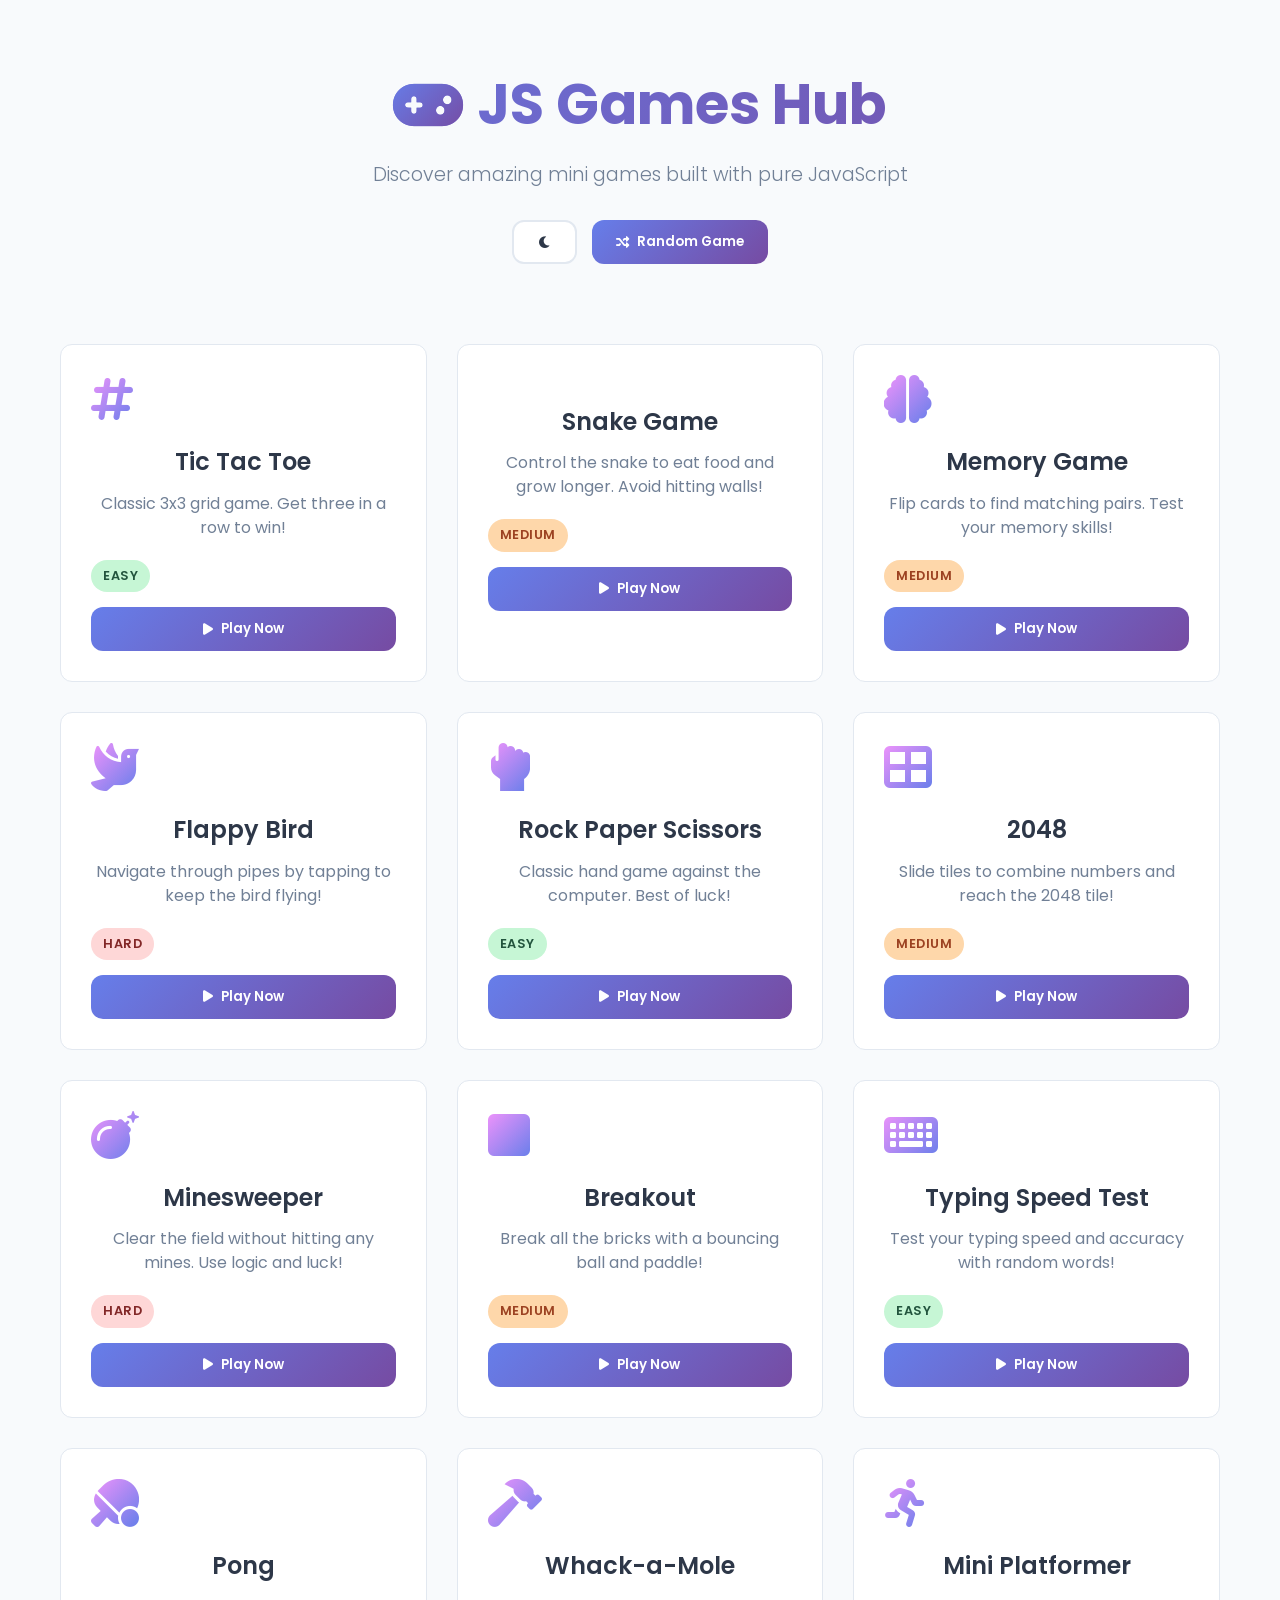
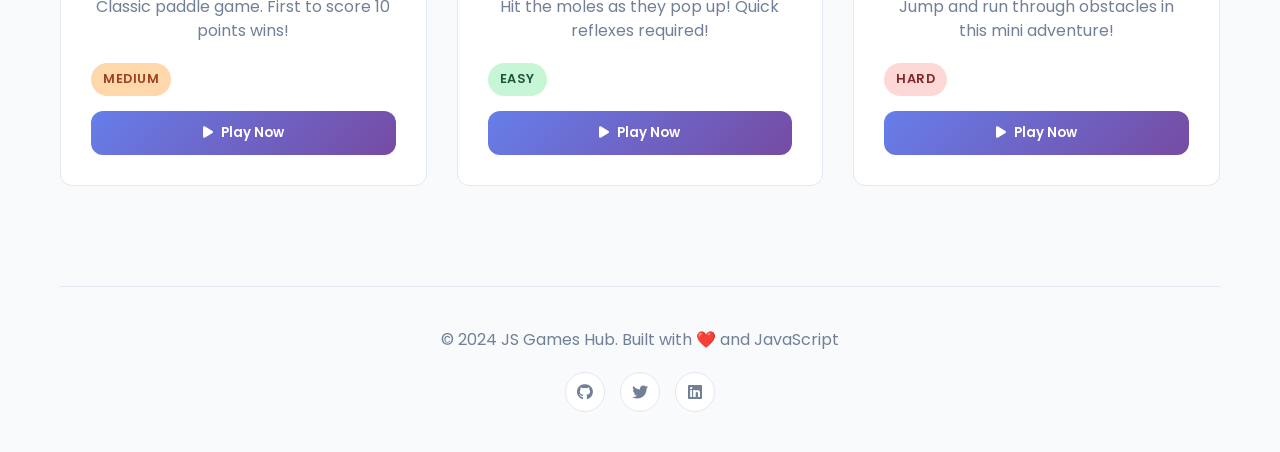
==== index.html @ 3292b195 "Initial commit: Add core files for JS Games Hub including HTML, CSS, JavaScript, and README. The pro" ====
<!DOCTYPE html>
<html lang="en">
<head>
    <meta charset="UTF-8">
    <meta name="viewport" content="width=device-width, initial-scale=1.0">
    <title>JS Games Hub - Play Amazing Mini Games</title>
    <link rel="stylesheet" href="style.css">
    <link href="https://fonts.googleapis.com/css2?family=Poppins:wght@300;400;600;700&display=swap" rel="stylesheet">
    <link rel="stylesheet" href="https://cdnjs.cloudflare.com/ajax/libs/font-awesome/6.0.0/css/all.min.css">
</head>
<body>
    <div class="container">
        <header class="header">
            <h1 class="title">
                <i class="fas fa-gamepad"></i>
                JS Games Hub
            </h1>
            <p class="subtitle">Discover amazing mini games built with pure JavaScript</p>
            <div class="header-controls">
                <button class="theme-toggle" id="themeToggle">
                    <i class="fas fa-moon"></i>
                </button>
                <button class="random-game-btn" id="randomGameBtn">
                    <i class="fas fa-random"></i>
                    Random Game
                </button>
            </div>
        </header>

        <main class="main">
            <div class="games-grid" id="gamesGrid">
                <!-- Game cards will be dynamically generated -->
            </div>
        </main>

        <footer class="footer">
            <p>&copy; 2024 JS Games Hub. Built with ❤️ and JavaScript</p>
            <div class="social-links">
                <a href="#" class="social-link"><i class="fab fa-github"></i></a>
                <a href="#" class="social-link"><i class="fab fa-twitter"></i></a>
                <a href="#" class="social-link"><i class="fab fa-linkedin"></i></a>
            </div>
        </footer>
    </div>

    <div class="loading-overlay" id="loadingOverlay">
        <div class="loading-spinner">
            <i class="fas fa-gamepad fa-spin"></i>
            <p>Loading Game...</p>
        </div>
    </div>

    <script src="script.js"></script>
</body>
</html>
---- style.css ----
/* CSS Variables for theming */
:root {
    --primary-color: #667eea;
    --secondary-color: #764ba2;
    --accent-color: #f093fb;
    --background-color: #f8fafc;
    --surface-color: #ffffff;
    --text-primary: #2d3748;
    --text-secondary: #718096;
    --border-color: #e2e8f0;
    --shadow-light: 0 4px 6px -1px rgba(0, 0, 0, 0.1);
    --shadow-medium: 0 10px 15px -3px rgba(0, 0, 0, 0.1);
    --shadow-heavy: 0 20px 25px -5px rgba(0, 0, 0, 0.1);
    --gradient-primary: linear-gradient(135deg, var(--primary-color), var(--secondary-color));
    --gradient-accent: linear-gradient(135deg, var(--accent-color), var(--primary-color));
    --border-radius: 12px;
    --transition: all 0.3s cubic-bezier(0.4, 0, 0.2, 1);
}

/* Dark mode variables */
[data-theme="dark"] {
    --background-color: #1a202c;
    --surface-color: #2d3748;
    --text-primary: #f7fafc;
    --text-secondary: #a0aec0;
    --border-color: #4a5568;
}

/* Reset and base styles */
* {
    margin: 0;
    padding: 0;
    box-sizing: border-box;
}

body {
    font-family: 'Poppins', sans-serif;
    background: var(--background-color);
    color: var(--text-primary);
    line-height: 1.6;
    transition: var(--transition);
    min-height: 100vh;
}

.container {
    max-width: 1200px;
    margin: 0 auto;
    padding: 0 20px;
    min-height: 100vh;
    display: flex;
    flex-direction: column;
}

/* Header styles */
.header {
    text-align: center;
    padding: 60px 0 40px;
    position: relative;
}

.title {
    font-size: 3.5rem;
    font-weight: 700;
    background: var(--gradient-primary);
    -webkit-background-clip: text;
    -webkit-text-fill-color: transparent;
    background-clip: text;
    margin-bottom: 10px;
    display: flex;
    align-items: center;
    justify-content: center;
    gap: 15px;
}

.title i {
    background: var(--gradient-primary);
    -webkit-background-clip: text;
    -webkit-text-fill-color: transparent;
    background-clip: text;
    animation: bounce 2s infinite;
}

.subtitle {
    font-size: 1.2rem;
    color: var(--text-secondary);
    margin-bottom: 30px;
    font-weight: 300;
}

.header-controls {
    display: flex;
    justify-content: center;
    gap: 15px;
    flex-wrap: wrap;
}

.theme-toggle,
.random-game-btn {
    padding: 12px 24px;
    border: none;
    border-radius: var(--border-radius);
    font-family: inherit;
    font-weight: 600;
    cursor: pointer;
    transition: var(--transition);
    display: flex;
    align-items: center;
    gap: 8px;
}

.theme-toggle {
    background: var(--surface-color);
    color: var(--text-primary);
    border: 2px solid var(--border-color);
}

.theme-toggle:hover {
    transform: translateY(-2px);
    box-shadow: var(--shadow-medium);
}

.random-game-btn {
    background: var(--gradient-primary);
    color: white;
    border: none;
}

.random-game-btn:hover {
    transform: translateY(-2px);
    box-shadow: var(--shadow-medium);
    filter: brightness(1.1);
}

/* Main content */
.main {
    flex: 1;
    padding: 20px 0;
}

.games-grid {
    display: grid;
    grid-template-columns: repeat(auto-fit, minmax(300px, 1fr));
    gap: 30px;
    padding: 20px 0;
}

/* Game card styles */
.game-card {
    background: var(--surface-color);
    border-radius: var(--border-radius);
    padding: 30px;
    text-decoration: none;
    color: inherit;
    transition: var(--transition);
    border: 1px solid var(--border-color);
    position: relative;
    overflow: hidden;
    cursor: pointer;
}

.game-card::before {
    content: '';
    position: absolute;
    top: 0;
    left: 0;
    right: 0;
    height: 4px;
    background: var(--gradient-primary);
    transform: scaleX(0);
    transition: var(--transition);
}

.game-card:hover::before {
    transform: scaleX(1);
}

.game-card:hover {
    transform: translateY(-8px);
    box-shadow: var(--shadow-heavy);
}

.game-icon {
    font-size: 3rem;
    margin-bottom: 20px;
    display: block;
    text-align: center;
    background: var(--gradient-accent);
    -webkit-background-clip: text;
    -webkit-text-fill-color: transparent;
    background-clip: text;
}

.game-title {
    font-size: 1.5rem;
    font-weight: 600;
    margin-bottom: 10px;
    text-align: center;
}

.game-description {
    color: var(--text-secondary);
    text-align: center;
    margin-bottom: 20px;
    line-height: 1.5;
}

.game-difficulty {
    display: inline-block;
    padding: 6px 12px;
    border-radius: 20px;
    font-size: 0.8rem;
    font-weight: 600;
    text-transform: uppercase;
    letter-spacing: 0.5px;
    margin-bottom: 15px;
}

.difficulty-easy {
    background: #c6f6d5;
    color: #22543d;
}

.difficulty-medium {
    background: #fed7aa;
    color: #9c4221;
}

.difficulty-hard {
    background: #fed7d7;
    color: #822727;
}

.play-button {
    width: 100%;
    padding: 12px;
    background: var(--gradient-primary);
    color: white;
    border: none;
    border-radius: var(--border-radius);
    font-family: inherit;
    font-weight: 600;
    cursor: pointer;
    transition: var(--transition);
    display: flex;
    align-items: center;
    justify-content: center;
    gap: 8px;
}

.play-button:hover {
    filter: brightness(1.1);
    transform: translateY(-2px);
}

/* Footer */
.footer {
    text-align: center;
    padding: 40px 0;
    border-top: 1px solid var(--border-color);
    margin-top: 60px;
}

.footer p {
    color: var(--text-secondary);
    margin-bottom: 20px;
}

.social-links {
    display: flex;
    justify-content: center;
    gap: 15px;
}

.social-link {
    display: flex;
    align-items: center;
    justify-content: center;
    width: 40px;
    height: 40px;
    border-radius: 50%;
    background: var(--surface-color);
    color: var(--text-secondary);
    text-decoration: none;
    border: 1px solid var(--border-color);
    transition: var(--transition);
}

.social-link:hover {
    background: var(--gradient-primary);
    color: white;
    transform: translateY(-2px);
}

/* Loading overlay */
.loading-overlay {
    position: fixed;
    top: 0;
    left: 0;
    width: 100%;
    height: 100%;
    background: rgba(0, 0, 0, 0.8);
    display: none;
    align-items: center;
    justify-content: center;
    z-index: 1000;
}

.loading-spinner {
    text-align: center;
    color: white;
}

.loading-spinner i {
    font-size: 3rem;
    margin-bottom: 20px;
    display: block;
}

.loading-spinner p {
    font-size: 1.2rem;
    font-weight: 600;
}

/* Animations */
@keyframes bounce {
    0%, 20%, 50%, 80%, 100% {
        transform: translateY(0);
    }
    40% {
        transform: translateY(-10px);
    }
    60% {
        transform: translateY(-5px);
    }
}

@keyframes fadeInUp {
    from {
        opacity: 0;
        transform: translateY(30px);
    }
    to {
        opacity: 1;
        transform: translateY(0);
    }
}

.game-card {
    animation: fadeInUp 0.6s ease-out;
}

.game-card:nth-child(1) { animation-delay: 0.1s; }
.game-card:nth-child(2) { animation-delay: 0.2s; }
.game-card:nth-child(3) { animation-delay: 0.3s; }
.game-card:nth-child(4) { animation-delay: 0.4s; }
.game-card:nth-child(5) { animation-delay: 0.5s; }
.game-card:nth-child(6) { animation-delay: 0.6s; }

/* Responsive design */
@media (max-width: 768px) {
    .title {
        font-size: 2.5rem;
        flex-direction: column;
        gap: 10px;
    }
    
    .games-grid {
        grid-template-columns: 1fr;
        gap: 20px;
    }
    
    .header-controls {
        flex-direction: column;
        align-items: center;
    }
    
    .theme-toggle,
    .random-game-btn {
        width: 200px;
        justify-content: center;
    }
}

@media (max-width: 480px) {
    .container {
        padding: 0 15px;
    }
    
    .header {
        padding: 40px 0 30px;
    }
    
    .title {
        font-size: 2rem;
    }
    
    .game-card {
        padding: 20px;
    }
}
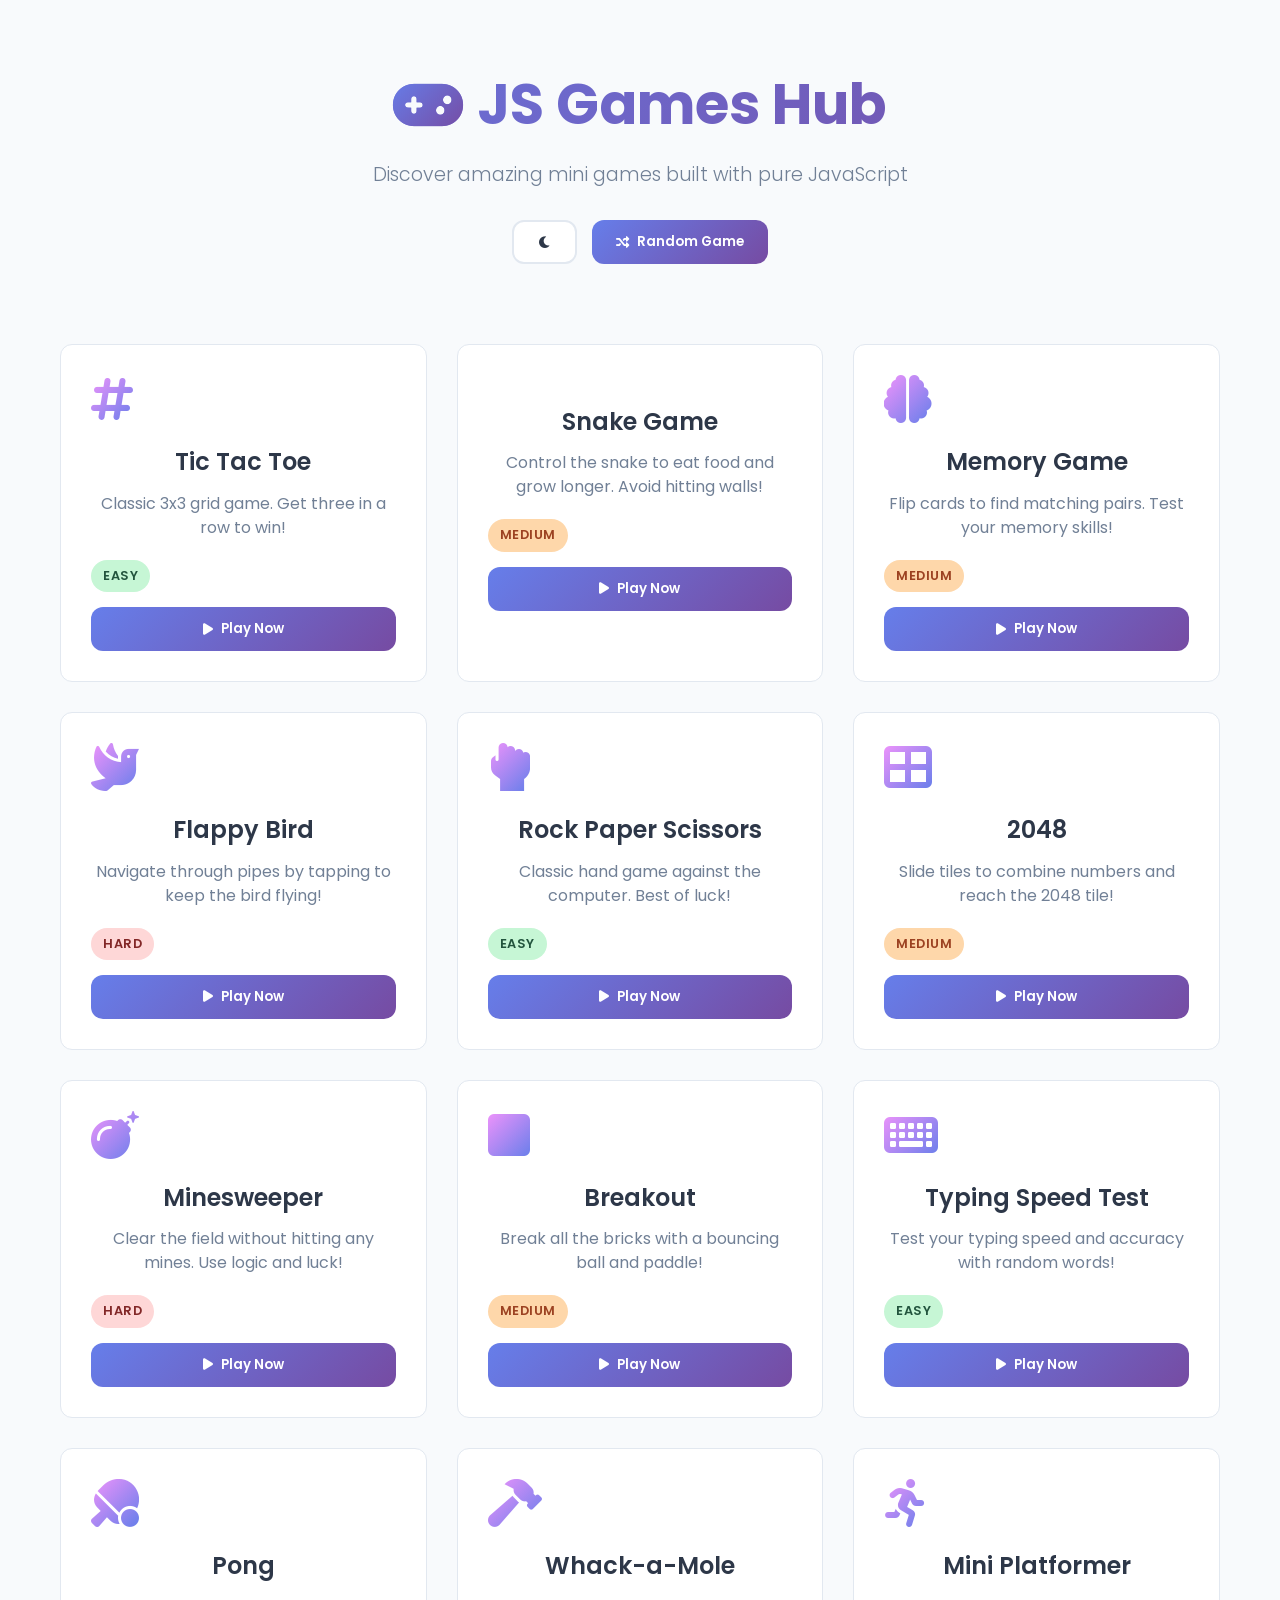
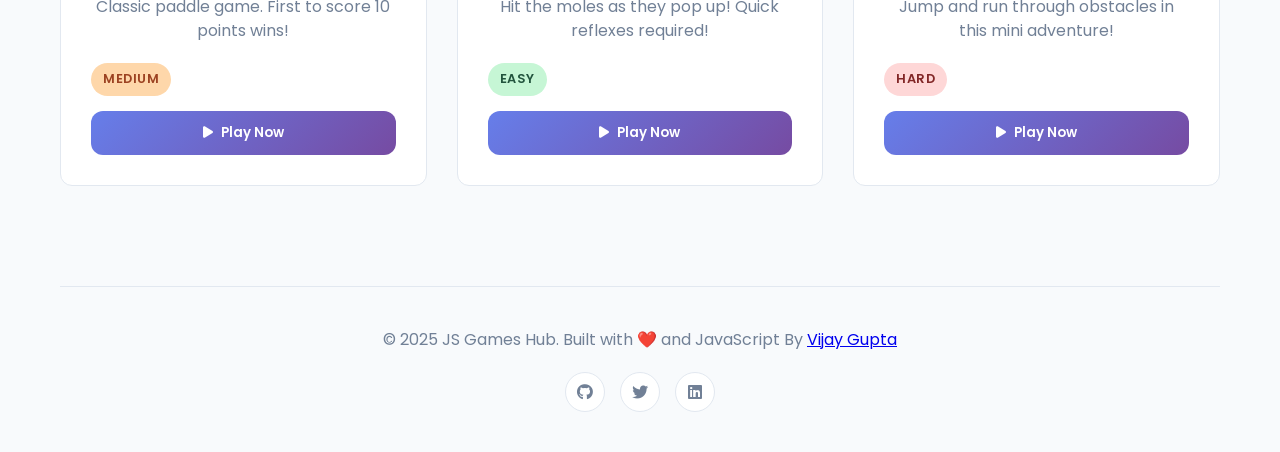
==== commit 8db0171d: "Update footer in index.html: Change copyright year to 2025 and add author attribution with links to " ====
--- a/index.html
+++ b/index.html
@@ -34,11 +34,11 @@
         </main>
 
         <footer class="footer">
-            <p>&copy; 2024 JS Games Hub. Built with ❤️ and JavaScript</p>
+            <p>&copy; 2025 JS Games Hub. Built with ❤️ and JavaScript By <a href="https://github.com/vijaygupta18">Vijay Gupta</a></p>
             <div class="social-links">
-                <a href="#" class="social-link"><i class="fab fa-github"></i></a>
-                <a href="#" class="social-link"><i class="fab fa-twitter"></i></a>
-                <a href="#" class="social-link"><i class="fab fa-linkedin"></i></a>
+                <a href="https://github.com/vijaygupta18" class="social-link"><i class="fab fa-github"></i></a>
+                <a href="https://twitter.com/vijaygupta1818" class="social-link"><i class="fab fa-twitter"></i></a>
+                <a href="https://linkedin.com/in/vijaygupta18" class="social-link"><i class="fab fa-linkedin"></i></a>
             </div>
         </footer>
     </div>
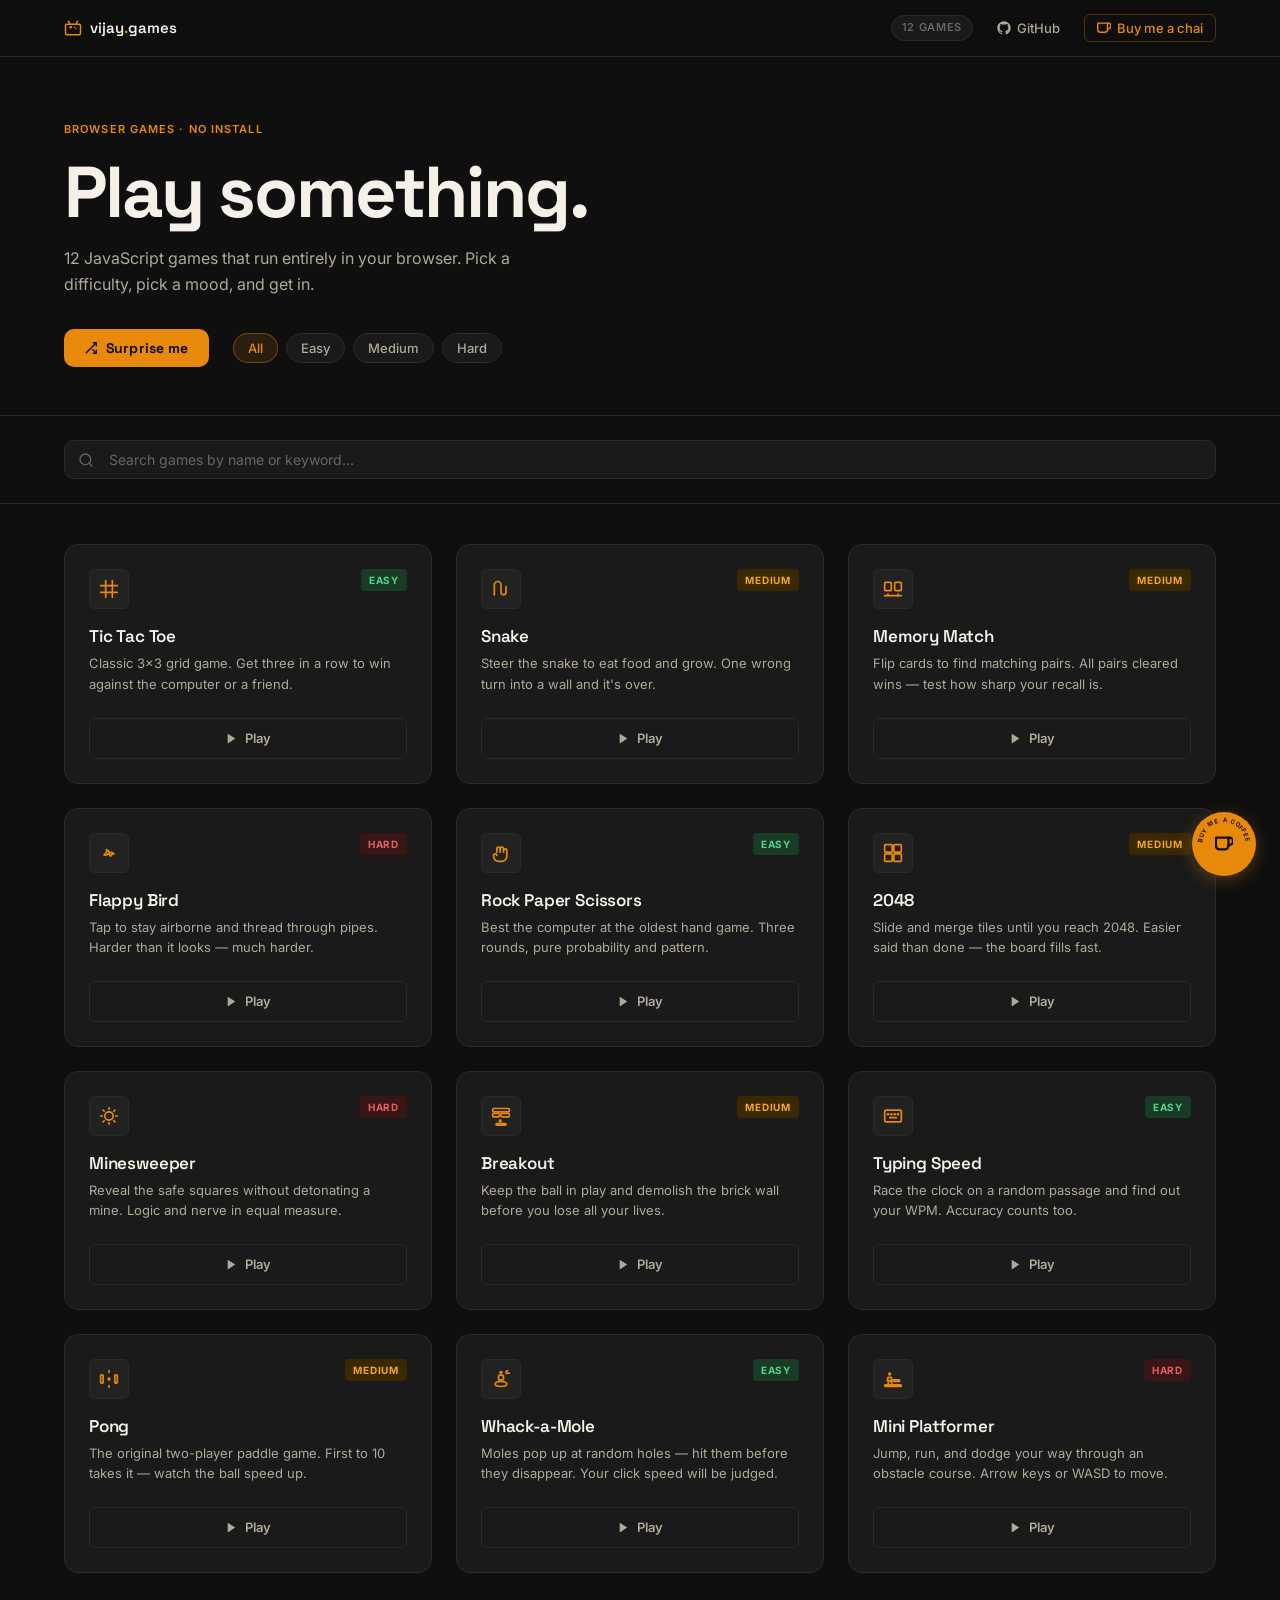
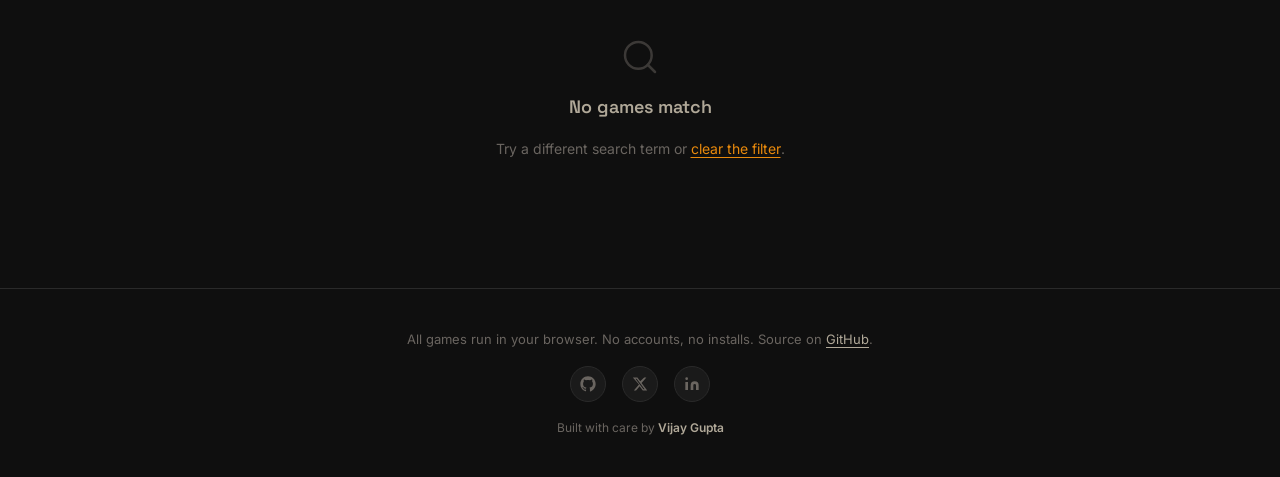
==== commit c920161d: "Redesign hub landing with dark arcade selector direction - Replaced purple gradient theme with dark " ====
--- a/index.html
+++ b/index.html
@@ -3,53 +3,206 @@
 <head>
     <meta charset="UTF-8">
     <meta name="viewport" content="width=device-width, initial-scale=1.0">
-    <title>JS Games Hub - Play Amazing Mini Games</title>
+    <title>JS Games — 12 browser games by Vijay Gupta</title>
+    <meta name="description" content="12 JavaScript games playable in your browser. No install, no account. Tic-tac-toe to flappy bird.">
+
+    <link rel="preconnect" href="https://fonts.googleapis.com">
+    <link rel="preconnect" href="https://fonts.gstatic.com" crossorigin>
+    <link href="https://fonts.googleapis.com/css2?family=Space+Grotesk:wght@400;500;600;700&family=Inter:wght@400;500;600&display=swap" rel="stylesheet">
+
     <link rel="stylesheet" href="style.css">
-    <link href="https://fonts.googleapis.com/css2?family=Poppins:wght@300;400;600;700&display=swap" rel="stylesheet">
-    <link rel="stylesheet" href="https://cdnjs.cloudflare.com/ajax/libs/font-awesome/6.0.0/css/all.min.css">
 </head>
 <body>
-    <div class="container">
-        <header class="header">
-            <h1 class="title">
-                <i class="fas fa-gamepad"></i>
-                JS Games Hub
-            </h1>
-            <p class="subtitle">Discover amazing mini games built with pure JavaScript</p>
-            <div class="header-controls">
-                <button class="theme-toggle" id="themeToggle">
-                    <i class="fas fa-moon"></i>
+
+    <!-- ===== Nav ===== -->
+    <header class="site-nav" role="banner">
+        <div class="nav-inner">
+            <a href="#" class="brand" aria-label="Vijay Gupta — games">
+                <svg width="18" height="18" viewBox="0 0 24 24" fill="none" stroke="currentColor" stroke-width="2" stroke-linecap="round" stroke-linejoin="round" aria-hidden>
+                    <rect x="2" y="7" width="20" height="14" rx="2"/>
+                    <path d="M8 11h2m-1-1v2M14 11h.01M16 13h.01M6 3l2 4M18 3l-2 4"/>
+                </svg>
+                <span class="brand-name">vijay<span class="brand-dot">.</span>games</span>
+            </a>
+            <nav class="nav-meta" aria-label="Site meta">
+                <span class="game-count-pill" id="gameCountPill">12 games</span>
+                <a href="https://github.com/vijaygupta18" class="nav-link" target="_blank" rel="noopener">
+                    <svg width="14" height="14" viewBox="0 0 24 24" fill="currentColor" aria-hidden><path d="M12 .5C5.6.5.5 5.6.5 12c0 5.1 3.3 9.4 7.8 10.9.6.1.8-.2.8-.5v-2c-3.2.7-3.9-1.4-3.9-1.4-.5-1.3-1.3-1.7-1.3-1.7-1-.7.1-.7.1-.7 1.1.1 1.7 1.2 1.7 1.2 1 1.7 2.7 1.2 3.4.9.1-.8.4-1.2.7-1.5-2.5-.3-5.2-1.3-5.2-5.7 0-1.3.5-2.3 1.2-3.1-.1-.3-.5-1.5.1-3.1 0 0 1-.3 3.2 1.2.9-.3 1.9-.4 2.9-.4s2 .1 2.9.4c2.2-1.5 3.2-1.2 3.2-1.2.6 1.6.2 2.8.1 3.1.8.8 1.2 1.9 1.2 3.1 0 4.5-2.7 5.4-5.3 5.7.4.4.8 1.1.8 2.2v3.3c0 .3.2.7.8.5C20.2 21.4 23.5 17 23.5 12 23.5 5.6 18.4.5 12 .5z"/></svg>
+                    GitHub
+                </a>
+                <button type="button" class="nav-link nav-link-accent" data-open="support" aria-label="Buy me a coffee">
+                    <svg width="14" height="14" viewBox="2 7 20 16" fill="none" stroke="currentColor" stroke-width="2" stroke-linecap="round" stroke-linejoin="round" aria-hidden>
+                        <path d="M17 8h1a4 4 0 0 1 0 8h-1"/>
+                        <path d="M3 8h14v9a4 4 0 0 1-4 4H7a4 4 0 0 1-4-4z"/>
+                    </svg>
+                    <span class="nav-link-label">Buy me a chai</span>
                 </button>
-                <button class="random-game-btn" id="randomGameBtn">
-                    <i class="fas fa-random"></i>
-                    Random Game
+            </nav>
+        </div>
+    </header>
+
+    <main>
+        <!-- ===== Hero ===== -->
+        <section class="hero">
+            <div class="hero-inner">
+                <p class="hero-eyebrow">Browser games · No install</p>
+                <h1 class="hero-title">Play something.</h1>
+                <p class="hero-sub">12 JavaScript games that run entirely in your browser. Pick a difficulty, pick a mood, and get in.</p>
+                <div class="hero-actions">
+                    <button class="btn-primary" id="randomGameBtn">
+                        <svg width="14" height="14" viewBox="0 0 24 24" fill="none" stroke="currentColor" stroke-width="2.5" stroke-linecap="round" stroke-linejoin="round" aria-hidden>
+                            <polyline points="16 3 21 3 21 8"/>
+                            <line x1="4" y1="20" x2="21" y2="3"/>
+                            <polyline points="21 16 21 21 16 21"/>
+                            <line x1="15" y1="15" x2="21" y2="21"/>
+                        </svg>
+                        Surprise me
+                    </button>
+                    <div class="filter-row" role="group" aria-label="Filter by difficulty">
+                        <button class="filter-chip active" data-filter="all">All</button>
+                        <button class="filter-chip" data-filter="easy">Easy</button>
+                        <button class="filter-chip" data-filter="medium">Medium</button>
+                        <button class="filter-chip" data-filter="hard">Hard</button>
+                    </div>
+                </div>
+            </div>
+        </section>
+
+        <!-- ===== Search ===== -->
+        <section class="search-bar-section">
+            <div class="search-wrap">
+                <svg class="search-icon" width="16" height="16" viewBox="0 0 24 24" fill="none" stroke="currentColor" stroke-width="2" stroke-linecap="round" stroke-linejoin="round" aria-hidden>
+                    <circle cx="11" cy="11" r="8"/>
+                    <line x1="21" y1="21" x2="16.65" y2="16.65"/>
+                </svg>
+                <input type="search" id="searchInput" class="search-input" placeholder="Search games by name or keyword…" autocomplete="off" spellcheck="false" aria-label="Search games">
+                <button class="search-clear" id="searchClear" aria-label="Clear search" hidden>
+                    <svg width="14" height="14" viewBox="0 0 24 24" fill="none" stroke="currentColor" stroke-width="2.5" stroke-linecap="round" aria-hidden>
+                        <line x1="18" y1="6" x2="6" y2="18"/><line x1="6" y1="6" x2="18" y2="18"/>
+                    </svg>
                 </button>
             </div>
-        </header>
-
-        <main class="main">
-            <div class="games-grid" id="gamesGrid">
-                <!-- Game cards will be dynamically generated -->
-            </div>
-        </main>
-
-        <footer class="footer">
-            <p>&copy; 2025 JS Games Hub. Built with ❤️ and JavaScript By <a href="https://github.com/vijaygupta18">Vijay Gupta</a></p>
-            <div class="social-links">
-                <a href="https://github.com/vijaygupta18" class="social-link"><i class="fab fa-github"></i></a>
-                <a href="https://twitter.com/vijaygupta1818" class="social-link"><i class="fab fa-twitter"></i></a>
-                <a href="https://linkedin.com/in/vijaygupta18" class="social-link"><i class="fab fa-linkedin"></i></a>
-            </div>
-        </footer>
+        </section>
+
+        <!-- ===== Games grid ===== -->
+        <section class="catalog-section">
+            <div class="catalog-inner">
+                <div class="games-grid" id="gamesGrid">
+                    <!-- injected by script.js -->
+                </div>
+
+                <!-- Empty state -->
+                <div class="empty-state" id="emptyState" hidden>
+                    <svg width="40" height="40" viewBox="0 0 24 24" fill="none" stroke="currentColor" stroke-width="1.5" stroke-linecap="round" stroke-linejoin="round" aria-hidden>
+                        <circle cx="11" cy="11" r="8"/>
+                        <line x1="21" y1="21" x2="16.65" y2="16.65"/>
+                    </svg>
+                    <h3>No games match</h3>
+                    <p>Try a different search term or <button class="empty-reset" id="emptyReset">clear the filter</button>.</p>
+                </div>
+            </div>
+        </section>
+    </main>
+
+    <!-- ===== Footer ===== -->
+    <footer class="site-foot">
+        <div class="foot-inner">
+            <p class="foot-copy">All games run in your browser. No accounts, no installs. Source on <a href="https://github.com/vijaygupta18" target="_blank" rel="noopener">GitHub</a>.</p>
+            <div class="foot-social">
+                <a href="https://github.com/vijaygupta18" class="social-link" target="_blank" rel="noopener" aria-label="GitHub">
+                    <svg width="16" height="16" viewBox="0 0 24 24" fill="currentColor" aria-hidden><path d="M12 .5C5.6.5.5 5.6.5 12c0 5.1 3.3 9.4 7.8 10.9.6.1.8-.2.8-.5v-2c-3.2.7-3.9-1.4-3.9-1.4-.5-1.3-1.3-1.7-1.3-1.7-1-.7.1-.7.1-.7 1.1.1 1.7 1.2 1.7 1.2 1 1.7 2.7 1.2 3.4.9.1-.8.4-1.2.7-1.5-2.5-.3-5.2-1.3-5.2-5.7 0-1.3.5-2.3 1.2-3.1-.1-.3-.5-1.5.1-3.1 0 0 1-.3 3.2 1.2.9-.3 1.9-.4 2.9-.4s2 .1 2.9.4c2.2-1.5 3.2-1.2 3.2-1.2.6 1.6.2 2.8.1 3.1.8.8 1.2 1.9 1.2 3.1 0 4.5-2.7 5.4-5.3 5.7.4.4.8 1.1.8 2.2v3.3c0 .3.2.7.8.5C20.2 21.4 23.5 17 23.5 12 23.5 5.6 18.4.5 12 .5z"/></svg>
+                </a>
+                <a href="https://twitter.com/vijaygupta1818" class="social-link" target="_blank" rel="noopener" aria-label="Twitter">
+                    <svg width="16" height="16" viewBox="0 0 24 24" fill="currentColor" aria-hidden><path d="M18.244 2.25h3.308l-7.227 8.26 8.502 11.24H16.17l-4.714-6.231-5.401 6.231H2.746l7.73-8.835L1.254 2.25H8.08l4.259 5.629 5.905-5.629Zm-1.161 17.52h1.833L7.084 4.126H5.117z"/></svg>
+                </a>
+                <a href="https://linkedin.com/in/vijaygupta18" class="social-link" target="_blank" rel="noopener" aria-label="LinkedIn">
+                    <svg width="16" height="16" viewBox="0 0 24 24" fill="currentColor" aria-hidden><path d="M16 8a6 6 0 0 1 6 6v7h-4v-7a2 2 0 0 0-2-2 2 2 0 0 0-2 2v7h-4v-7a6 6 0 0 1 6-6z"/><rect x="2" y="9" width="4" height="12"/><circle cx="4" cy="4" r="2"/></svg>
+                </a>
+            </div>
+            <p class="foot-attr">Built with care by <strong>Vijay Gupta</strong></p>
+        </div>
+    </footer>
+
+    <!-- ===== Loading overlay ===== -->
+    <div class="loading-overlay" id="loadingOverlay" aria-hidden="true">
+        <div class="loading-inner">
+            <div class="loading-ring" aria-hidden="true">
+                <svg viewBox="0 0 50 50" fill="none" stroke="currentColor" stroke-width="4" stroke-linecap="round">
+                    <circle cx="25" cy="25" r="20" stroke-opacity="0.2"/>
+                    <path class="loading-arc" d="M25 5 A20 20 0 0 1 45 25"/>
+                </svg>
+            </div>
+            <p class="loading-label">Loading game…</p>
+        </div>
     </div>
 
-    <div class="loading-overlay" id="loadingOverlay">
-        <div class="loading-spinner">
-            <i class="fas fa-gamepad fa-spin"></i>
-            <p>Loading Game...</p>
+    <!-- ===== Support FAB ===== -->
+    <button id="supportFab" class="support-fab" aria-label="Buy me a coffee" title="Buy me a coffee — support the project">
+        <svg viewBox="0 0 100 100" class="support-fab-arc" aria-hidden="true">
+            <defs>
+                <path id="bmcArc" d="M 16,50 A 34,34 0 0,1 84,50" fill="none"/>
+            </defs>
+            <text class="support-fab-text">
+                <textPath href="#bmcArc" startOffset="50%" text-anchor="middle">BUY ME A COFFEE</textPath>
+            </text>
+        </svg>
+        <svg class="support-fab-icon" viewBox="2 7 20 16" fill="none" stroke="currentColor" stroke-width="2.5" stroke-linecap="round" stroke-linejoin="round" aria-hidden="true">
+            <path d="M17 8h1a4 4 0 0 1 0 8h-1"/>
+            <path d="M3 8h14v9a4 4 0 0 1-4 4H7a4 4 0 0 1-4-4z"/>
+        </svg>
+    </button>
+
+    <!-- ===== Support Dialog ===== -->
+    <div id="supportDialog" class="support-dialog" aria-hidden="true" role="dialog" aria-labelledby="supportTitle">
+        <div class="support-backdrop" data-close></div>
+        <div class="support-panel" role="document">
+            <button class="support-close" data-close aria-label="Close">
+                <svg viewBox="0 0 24 24" fill="none" stroke="currentColor" stroke-width="2" stroke-linecap="round" aria-hidden="true">
+                    <line x1="18" y1="6" x2="6" y2="18"/><line x1="6" y1="6" x2="18" y2="18"/>
+                </svg>
+            </button>
+            <div class="support-body">
+                <div class="support-badge">
+                    <svg viewBox="2 7 20 16" fill="none" stroke="currentColor" stroke-width="1.8" stroke-linecap="round" stroke-linejoin="round" aria-hidden="true">
+                        <path d="M17 8h1a4 4 0 0 1 0 8h-1"/>
+                        <path d="M3 8h14v9a4 4 0 0 1-4 4H7a4 4 0 0 1-4-4z"/>
+                    </svg>
+                </div>
+                <h2 id="supportTitle" class="support-title">Enjoying the games?</h2>
+                <p class="support-sub">Every game here is free, open-source, and runs locally. A chai or coffee keeps the arcade lights on.</p>
+                <div class="support-amounts">
+                    <a id="amount49" class="support-amount" href="#">
+                        <span class="support-amount-label">Chai</span>
+                        <span class="support-amount-value">₹49</span>
+                    </a>
+                    <a id="amount99" class="support-amount" href="#">
+                        <span class="support-amount-label">Coffee</span>
+                        <span class="support-amount-value">₹99</span>
+                    </a>
+                </div>
+                <div class="support-qr-wrap">
+                    <p class="support-qr-label">Or scan with any UPI app</p>
+                    <div class="support-qr">
+                        <img src="https://raw.githubusercontent.com/vijaygupta18/system-design-simulator/main/public/support-upi-qr.jpg" alt="UPI QR code — scan to support Vijay Gupta" loading="lazy"/>
+                    </div>
+                </div>
+                <button id="supportCopyBtn" class="support-copy" type="button">
+                    <span id="supportUpiId">vijaygupta1818@ptyes</span>
+                    <svg id="supportCopyIcon" viewBox="0 0 24 24" fill="none" stroke="currentColor" stroke-width="2" stroke-linecap="round" stroke-linejoin="round" aria-hidden="true">
+                        <rect x="9" y="9" width="13" height="13" rx="2" ry="2"/>
+                        <path d="M5 15H4a2 2 0 0 1-2-2V4a2 2 0 0 1 2-2h9a2 2 0 0 1 2 2v1"/>
+                    </svg>
+                </button>
+                <p class="support-hint">Pay what feels right · No pressure · No ads</p>
+                <div class="support-foot">
+                    <span>Built with</span>
+                    <svg viewBox="0 0 24 24" fill="currentColor" aria-hidden="true"><path d="M12 21s-7-4.5-7-10a5 5 0 0 1 9-3 5 5 0 0 1 9 3c0 5.5-7 10-7 10z"/></svg>
+                    <span>by <strong>Vijay Gupta</strong></span>
+                </div>
+            </div>
         </div>
     </div>
 
     <script src="script.js"></script>
 </body>
-</html> +</html>
--- a/style.css
+++ b/style.css
@@ -1,400 +1,693 @@
-/* CSS Variables for theming */
+/* Design direction: Dark arcade selector (itch.io × Game Boy shelf) · palette: #0F0F0F surface, #1A1A1A card, #E8890C amber accent, #F5F0E8 text · type: Space Grotesk display + Inter body */
+
+/* ================================================================
+   TOKENS
+================================================================ */
 :root {
-    --primary-color: #667eea;
-    --secondary-color: #764ba2;
-    --accent-color: #f093fb;
-    --background-color: #f8fafc;
-    --surface-color: #ffffff;
-    --text-primary: #2d3748;
-    --text-secondary: #718096;
-    --border-color: #e2e8f0;
-    --shadow-light: 0 4px 6px -1px rgba(0, 0, 0, 0.1);
-    --shadow-medium: 0 10px 15px -3px rgba(0, 0, 0, 0.1);
-    --shadow-heavy: 0 20px 25px -5px rgba(0, 0, 0, 0.1);
-    --gradient-primary: linear-gradient(135deg, var(--primary-color), var(--secondary-color));
-    --gradient-accent: linear-gradient(135deg, var(--accent-color), var(--primary-color));
-    --border-radius: 12px;
-    --transition: all 0.3s cubic-bezier(0.4, 0, 0.2, 1);
-}
-
-/* Dark mode variables */
-[data-theme="dark"] {
-    --background-color: #1a202c;
-    --surface-color: #2d3748;
-    --text-primary: #f7fafc;
-    --text-secondary: #a0aec0;
-    --border-color: #4a5568;
-}
-
-/* Reset and base styles */
-* {
-    margin: 0;
-    padding: 0;
-    box-sizing: border-box;
-}
-
+    --bg:          #0F0F0F;
+    --surface:     #1A1A1A;
+    --surface-2:   #222222;
+    --rule:        #2A2A2A;
+    --rule-soft:   #1F1F1F;
+    --ink:         #F5F0E8;
+    --ink-soft:    #B0A898;
+    --ink-muted:   #6A6560;
+    --accent:      #E8890C;
+    --accent-dim:  rgba(232, 137, 12, 0.12);
+    --accent-hover: #F49820;
+    --danger:      #C0392B;
+    --success:     #27AE60;
+
+    --diff-easy:   #1A3A28;
+    --diff-easy-ink: #52D68A;
+    --diff-med:    #3A2800;
+    --diff-med-ink: #F5A623;
+    --diff-hard:   #3A1515;
+    --diff-hard-ink: #E06060;
+
+    --radius:      10px;
+    --radius-sm:   6px;
+    --radius-lg:   14px;
+    --transition:  0.18s cubic-bezier(0.4, 0, 0.2, 1);
+
+    /* spacing grid: multiples of 8 */
+    --sp1: 8px;
+    --sp2: 16px;
+    --sp3: 24px;
+    --sp4: 32px;
+    --sp5: 40px;
+    --sp6: 48px;
+    --sp8: 64px;
+
+    --font-display: 'Space Grotesk', system-ui, sans-serif;
+    --font-body:    'Inter', system-ui, sans-serif;
+    --mono:         'JetBrains Mono', 'Fira Mono', monospace;
+}
+
+/* ================================================================
+   RESET
+================================================================ */
+*, *::before, *::after { box-sizing: border-box; margin: 0; padding: 0; }
+html { scroll-behavior: smooth; -webkit-text-size-adjust: 100%; }
 body {
-    font-family: 'Poppins', sans-serif;
-    background: var(--background-color);
-    color: var(--text-primary);
+    font-family: var(--font-body);
+    background: var(--bg);
+    color: var(--ink);
     line-height: 1.6;
-    transition: var(--transition);
     min-height: 100vh;
-}
-
-.container {
+    -webkit-font-smoothing: antialiased;
+}
+a { color: inherit; text-decoration: none; }
+button { font-family: inherit; cursor: pointer; border: none; background: none; }
+img { display: block; max-width: 100%; }
+input, button, textarea { font-family: inherit; }
+
+/* ================================================================
+   NAV
+================================================================ */
+.site-nav {
+    position: sticky;
+    top: 0;
+    z-index: 100;
+    background: rgba(15, 15, 15, 0.92);
+    backdrop-filter: blur(12px);
+    -webkit-backdrop-filter: blur(12px);
+    border-bottom: 1px solid var(--rule);
+}
+.nav-inner {
     max-width: 1200px;
     margin: 0 auto;
-    padding: 0 20px;
-    min-height: 100vh;
-    display: flex;
-    flex-direction: column;
-}
-
-/* Header styles */
-.header {
-    text-align: center;
-    padding: 60px 0 40px;
+    padding: 0 var(--sp3);
+    height: 56px;
+    display: flex;
+    align-items: center;
+    justify-content: space-between;
+    gap: var(--sp2);
+}
+.brand {
+    display: flex;
+    align-items: center;
+    gap: var(--sp1);
+    color: var(--ink);
+    font-family: var(--font-display);
+    font-size: 15px;
+    font-weight: 600;
+    flex-shrink: 0;
+}
+.brand svg { color: var(--accent); }
+.brand-dot { color: var(--accent); }
+
+.nav-meta {
+    display: flex;
+    align-items: center;
+    gap: var(--sp2);
+}
+.game-count-pill {
+    font-size: 11px;
+    font-weight: 600;
+    letter-spacing: 0.06em;
+    text-transform: uppercase;
+    color: var(--ink-muted);
+    background: var(--surface);
+    border: 1px solid var(--rule);
+    border-radius: 20px;
+    padding: 3px 10px;
+}
+.nav-link {
+    display: flex;
+    align-items: center;
+    gap: 6px;
+    font-size: 13px;
+    font-weight: 500;
+    color: var(--ink-soft);
+    padding: 6px var(--sp1);
+    border-radius: var(--radius-sm);
+    transition: color var(--transition), background var(--transition);
+}
+.nav-link:hover { color: var(--ink); background: var(--surface); }
+.nav-link-accent {
+    color: var(--accent);
+    border: 1px solid rgba(232, 137, 12, 0.3);
+    padding: 5px 12px;
+}
+.nav-link-accent:hover { background: var(--accent-dim); color: var(--accent-hover); }
+.nav-link-label { display: none; }
+@media (min-width: 560px) { .nav-link-label { display: inline; } }
+
+/* ================================================================
+   HERO
+================================================================ */
+.hero {
+    border-bottom: 1px solid var(--rule);
+    padding: var(--sp8) 0 var(--sp6);
+}
+.hero-inner {
+    max-width: 1200px;
+    margin: 0 auto;
+    padding: 0 var(--sp3);
+}
+.hero-eyebrow {
+    font-size: 11px;
+    font-weight: 600;
+    letter-spacing: 0.1em;
+    text-transform: uppercase;
+    color: var(--accent);
+    margin-bottom: var(--sp2);
+}
+.hero-title {
+    font-family: var(--font-display);
+    font-size: clamp(40px, 6vw, 72px);
+    font-weight: 700;
+    line-height: 1.05;
+    letter-spacing: -0.03em;
+    color: var(--ink);
+    margin-bottom: var(--sp2);
+}
+.hero-sub {
+    font-size: 16px;
+    color: var(--ink-soft);
+    max-width: 460px;
+    line-height: 1.6;
+    margin-bottom: var(--sp4);
+}
+.hero-actions {
+    display: flex;
+    align-items: center;
+    gap: var(--sp3);
+    flex-wrap: wrap;
+}
+.btn-primary {
+    display: inline-flex;
+    align-items: center;
+    gap: 8px;
+    background: var(--accent);
+    color: #0F0F0F;
+    font-family: var(--font-display);
+    font-size: 14px;
+    font-weight: 700;
+    letter-spacing: 0.01em;
+    padding: 10px 20px;
+    border-radius: var(--radius);
+    transition: background var(--transition), transform var(--transition), box-shadow var(--transition);
+    flex-shrink: 0;
+}
+.btn-primary:hover {
+    background: var(--accent-hover);
+    transform: translateY(-1px);
+    box-shadow: 0 6px 20px -4px rgba(232, 137, 12, 0.4);
+}
+.btn-primary:active { transform: translateY(0); }
+
+.filter-row {
+    display: flex;
+    gap: var(--sp1);
+    flex-wrap: wrap;
+}
+.filter-chip {
+    font-size: 13px;
+    font-weight: 500;
+    color: var(--ink-soft);
+    background: var(--surface);
+    border: 1px solid var(--rule);
+    padding: 6px 14px;
+    border-radius: 20px;
+    transition: color var(--transition), background var(--transition), border-color var(--transition);
+}
+.filter-chip:hover { color: var(--ink); border-color: var(--ink-muted); }
+.filter-chip.active {
+    color: var(--accent);
+    background: var(--accent-dim);
+    border-color: rgba(232, 137, 12, 0.4);
+}
+
+/* ================================================================
+   SEARCH
+================================================================ */
+.search-bar-section {
+    border-bottom: 1px solid var(--rule);
+    padding: var(--sp3) 0;
+}
+.search-wrap {
+    max-width: 1200px;
+    margin: 0 auto;
+    padding: 0 var(--sp3);
     position: relative;
-}
-
-.title {
-    font-size: 3.5rem;
-    font-weight: 700;
-    background: var(--gradient-primary);
-    -webkit-background-clip: text;
-    -webkit-text-fill-color: transparent;
-    background-clip: text;
-    margin-bottom: 10px;
-    display: flex;
-    align-items: center;
-    justify-content: center;
-    gap: 15px;
-}
-
-.title i {
-    background: var(--gradient-primary);
-    -webkit-background-clip: text;
-    -webkit-text-fill-color: transparent;
-    background-clip: text;
-    animation: bounce 2s infinite;
-}
-
-.subtitle {
-    font-size: 1.2rem;
-    color: var(--text-secondary);
-    margin-bottom: 30px;
-    font-weight: 300;
-}
-
-.header-controls {
-    display: flex;
-    justify-content: center;
-    gap: 15px;
-    flex-wrap: wrap;
-}
-
-.theme-toggle,
-.random-game-btn {
-    padding: 12px 24px;
-    border: none;
-    border-radius: var(--border-radius);
-    font-family: inherit;
-    font-weight: 600;
-    cursor: pointer;
-    transition: var(--transition);
-    display: flex;
-    align-items: center;
-    gap: 8px;
-}
-
-.theme-toggle {
-    background: var(--surface-color);
-    color: var(--text-primary);
-    border: 2px solid var(--border-color);
-}
-
-.theme-toggle:hover {
-    transform: translateY(-2px);
-    box-shadow: var(--shadow-medium);
-}
-
-.random-game-btn {
-    background: var(--gradient-primary);
-    color: white;
-    border: none;
-}
-
-.random-game-btn:hover {
-    transform: translateY(-2px);
-    box-shadow: var(--shadow-medium);
-    filter: brightness(1.1);
-}
-
-/* Main content */
-.main {
-    flex: 1;
-    padding: 20px 0;
-}
-
+    display: flex;
+    align-items: center;
+}
+.search-icon {
+    position: absolute;
+    left: calc(var(--sp3) + 14px);
+    color: var(--ink-muted);
+    pointer-events: none;
+    flex-shrink: 0;
+}
+.search-input {
+    width: 100%;
+    background: var(--surface);
+    border: 1px solid var(--rule);
+    border-radius: var(--radius);
+    color: var(--ink);
+    font-size: 14px;
+    font-family: var(--font-body);
+    padding: 10px 44px 10px 44px;
+    transition: border-color var(--transition), box-shadow var(--transition);
+    -webkit-appearance: none;
+    appearance: none;
+}
+.search-input::placeholder { color: var(--ink-muted); }
+.search-input:focus {
+    outline: none;
+    border-color: var(--accent);
+    box-shadow: 0 0 0 3px var(--accent-dim);
+}
+.search-input::-webkit-search-cancel-button { display: none; }
+.search-clear {
+    position: absolute;
+    right: calc(var(--sp3) + 10px);
+    color: var(--ink-muted);
+    padding: 4px;
+    border-radius: 4px;
+    line-height: 0;
+    transition: color var(--transition);
+}
+.search-clear:hover { color: var(--ink); }
+
+/* ================================================================
+   CATALOG
+================================================================ */
+.catalog-section {
+    padding: var(--sp5) 0 var(--sp8);
+}
+.catalog-inner {
+    max-width: 1200px;
+    margin: 0 auto;
+    padding: 0 var(--sp3);
+}
 .games-grid {
     display: grid;
-    grid-template-columns: repeat(auto-fit, minmax(300px, 1fr));
-    gap: 30px;
-    padding: 20px 0;
-}
-
-/* Game card styles */
+    grid-template-columns: repeat(auto-fill, minmax(280px, 1fr));
+    gap: var(--sp3);
+}
+
+/* ================================================================
+   GAME CARD
+================================================================ */
 .game-card {
-    background: var(--surface-color);
-    border-radius: var(--border-radius);
-    padding: 30px;
+    display: flex;
+    flex-direction: column;
+    background: var(--surface);
+    border: 1px solid var(--rule);
+    border-radius: var(--radius-lg);
+    padding: var(--sp3);
     text-decoration: none;
     color: inherit;
-    transition: var(--transition);
-    border: 1px solid var(--border-color);
+    cursor: pointer;
     position: relative;
     overflow: hidden;
-    cursor: pointer;
-}
-
-.game-card::before {
+    transition: border-color var(--transition), transform var(--transition), box-shadow var(--transition);
+    animation: card-in 0.4s ease-out both;
+}
+@keyframes card-in {
+    from { opacity: 0; transform: translateY(16px); }
+    to   { opacity: 1; transform: translateY(0); }
+}
+
+/* accent left bar — hidden until hover */
+.game-card::after {
     content: '';
     position: absolute;
-    top: 0;
-    left: 0;
-    right: 0;
-    height: 4px;
-    background: var(--gradient-primary);
-    transform: scaleX(0);
-    transition: var(--transition);
-}
-
-.game-card:hover::before {
-    transform: scaleX(1);
-}
-
+    left: 0; top: 0; bottom: 0;
+    width: 3px;
+    background: var(--accent);
+    border-radius: 3px 0 0 3px;
+    transform: scaleY(0);
+    transform-origin: bottom;
+    transition: transform 0.22s cubic-bezier(0.4, 0, 0.2, 1);
+}
+.game-card:hover::after { transform: scaleY(1); }
 .game-card:hover {
-    transform: translateY(-8px);
-    box-shadow: var(--shadow-heavy);
-}
-
-.game-icon {
-    font-size: 3rem;
-    margin-bottom: 20px;
-    display: block;
-    text-align: center;
-    background: var(--gradient-accent);
-    -webkit-background-clip: text;
-    -webkit-text-fill-color: transparent;
-    background-clip: text;
-}
-
-.game-title {
-    font-size: 1.5rem;
-    font-weight: 600;
-    margin-bottom: 10px;
-    text-align: center;
-}
-
-.game-description {
-    color: var(--text-secondary);
-    text-align: center;
-    margin-bottom: 20px;
-    line-height: 1.5;
-}
-
-.game-difficulty {
-    display: inline-block;
-    padding: 6px 12px;
-    border-radius: 20px;
-    font-size: 0.8rem;
-    font-weight: 600;
-    text-transform: uppercase;
-    letter-spacing: 0.5px;
-    margin-bottom: 15px;
-}
-
-.difficulty-easy {
-    background: #c6f6d5;
-    color: #22543d;
-}
-
-.difficulty-medium {
-    background: #fed7aa;
-    color: #9c4221;
-}
-
-.difficulty-hard {
-    background: #fed7d7;
-    color: #822727;
-}
-
-.play-button {
-    width: 100%;
-    padding: 12px;
-    background: var(--gradient-primary);
-    color: white;
-    border: none;
-    border-radius: var(--border-radius);
-    font-family: inherit;
-    font-weight: 600;
-    cursor: pointer;
-    transition: var(--transition);
-    display: flex;
-    align-items: center;
-    justify-content: center;
-    gap: 8px;
-}
-
-.play-button:hover {
-    filter: brightness(1.1);
-    transform: translateY(-2px);
-}
-
-/* Footer */
-.footer {
-    text-align: center;
-    padding: 40px 0;
-    border-top: 1px solid var(--border-color);
-    margin-top: 60px;
-}
-
-.footer p {
-    color: var(--text-secondary);
-    margin-bottom: 20px;
-}
-
-.social-links {
-    display: flex;
-    justify-content: center;
-    gap: 15px;
-}
-
-.social-link {
-    display: flex;
-    align-items: center;
-    justify-content: center;
+    border-color: rgba(232, 137, 12, 0.3);
+    transform: translateY(-3px);
+    box-shadow: 0 12px 32px -8px rgba(0, 0, 0, 0.5);
+}
+
+.card-header {
+    display: flex;
+    align-items: flex-start;
+    justify-content: space-between;
+    margin-bottom: var(--sp2);
+}
+.card-icon {
     width: 40px;
     height: 40px;
+    display: flex;
+    align-items: center;
+    justify-content: center;
+    background: var(--surface-2);
+    border: 1px solid var(--rule);
+    border-radius: var(--radius-sm);
+    color: var(--accent);
+    flex-shrink: 0;
+}
+.card-icon svg { width: 20px; height: 20px; }
+.game-difficulty {
+    font-size: 10px;
+    font-weight: 700;
+    letter-spacing: 0.08em;
+    text-transform: uppercase;
+    padding: 3px 8px;
+    border-radius: 4px;
+}
+.difficulty-easy  { background: var(--diff-easy);  color: var(--diff-easy-ink);  }
+.difficulty-medium { background: var(--diff-med); color: var(--diff-med-ink); }
+.difficulty-hard  { background: var(--diff-hard);  color: var(--diff-hard-ink);  }
+
+.game-title {
+    font-family: var(--font-display);
+    font-size: 17px;
+    font-weight: 600;
+    letter-spacing: -0.01em;
+    color: var(--ink);
+    margin-bottom: 6px;
+    line-height: 1.3;
+}
+.game-description {
+    font-size: 13px;
+    color: var(--ink-soft);
+    line-height: 1.55;
+    flex: 1;
+    margin-bottom: var(--sp3);
+}
+
+.play-btn {
+    display: flex;
+    align-items: center;
+    justify-content: center;
+    gap: 7px;
+    width: 100%;
+    padding: 9px 0;
+    background: transparent;
+    border: 1px solid var(--rule);
+    border-radius: var(--radius-sm);
+    font-size: 13px;
+    font-weight: 600;
+    color: var(--ink-soft);
+    transition: background var(--transition), border-color var(--transition), color var(--transition);
+    margin-top: auto;
+}
+.game-card:hover .play-btn {
+    background: var(--accent-dim);
+    border-color: rgba(232, 137, 12, 0.4);
+    color: var(--accent);
+}
+.play-btn svg { width: 13px; height: 13px; }
+
+/* ================================================================
+   EMPTY STATE
+================================================================ */
+.empty-state {
+    display: flex;
+    flex-direction: column;
+    align-items: center;
+    gap: var(--sp2);
+    padding: var(--sp8) var(--sp3);
+    text-align: center;
+    color: var(--ink-muted);
+}
+.empty-state svg { color: var(--ink-muted); opacity: 0.5; }
+.empty-state h3 {
+    font-family: var(--font-display);
+    font-size: 18px;
+    font-weight: 600;
+    color: var(--ink-soft);
+}
+.empty-state p { font-size: 14px; color: var(--ink-muted); }
+.empty-reset {
+    background: none;
+    border: none;
+    color: var(--accent);
+    font-size: inherit;
+    cursor: pointer;
+    text-decoration: underline;
+    text-underline-offset: 3px;
+}
+.empty-reset:hover { color: var(--accent-hover); }
+
+/* ================================================================
+   FOOTER
+================================================================ */
+.site-foot {
+    border-top: 1px solid var(--rule);
+    padding: var(--sp5) 0;
+}
+.foot-inner {
+    max-width: 1200px;
+    margin: 0 auto;
+    padding: 0 var(--sp3);
+    display: flex;
+    flex-direction: column;
+    align-items: center;
+    gap: var(--sp2);
+    text-align: center;
+}
+.foot-copy {
+    font-size: 13px;
+    color: var(--ink-muted);
+}
+.foot-copy a { color: var(--ink-soft); text-decoration: underline; text-underline-offset: 3px; }
+.foot-copy a:hover { color: var(--ink); }
+.foot-social {
+    display: flex;
+    gap: var(--sp2);
+}
+.social-link {
+    display: flex;
+    align-items: center;
+    justify-content: center;
+    width: 36px; height: 36px;
     border-radius: 50%;
-    background: var(--surface-color);
-    color: var(--text-secondary);
-    text-decoration: none;
-    border: 1px solid var(--border-color);
-    transition: var(--transition);
-}
-
-.social-link:hover {
-    background: var(--gradient-primary);
-    color: white;
-    transform: translateY(-2px);
-}
-
-/* Loading overlay */
+    background: var(--surface);
+    border: 1px solid var(--rule);
+    color: var(--ink-muted);
+    transition: color var(--transition), border-color var(--transition), background var(--transition);
+}
+.social-link:hover { color: var(--accent); border-color: rgba(232, 137, 12, 0.4); background: var(--accent-dim); }
+.foot-attr { font-size: 12px; color: var(--ink-muted); }
+.foot-attr strong { color: var(--ink-soft); font-weight: 600; }
+
+/* ================================================================
+   LOADING OVERLAY
+================================================================ */
 .loading-overlay {
     position: fixed;
-    top: 0;
-    left: 0;
+    inset: 0;
+    background: rgba(15, 15, 15, 0.88);
+    display: none;
+    align-items: center;
+    justify-content: center;
+    z-index: 500;
+    backdrop-filter: blur(4px);
+}
+.loading-overlay[aria-hidden="false"] { display: flex; }
+.loading-inner { display: flex; flex-direction: column; align-items: center; gap: var(--sp2); }
+.loading-ring {
+    width: 48px; height: 48px;
+    color: var(--accent);
+    animation: spin 0.9s linear infinite;
+}
+.loading-ring svg { width: 100%; height: 100%; }
+.loading-arc { stroke: var(--accent); }
+@keyframes spin { to { transform: rotate(360deg); } }
+.loading-label {
+    font-size: 13px;
+    font-weight: 500;
+    color: var(--ink-soft);
+    letter-spacing: 0.04em;
+}
+
+/* ================================================================
+   SUPPORT FAB
+================================================================ */
+.support-fab {
+    position: fixed;
+    bottom: 24px;
+    right: 24px;
+    z-index: 200;
+    width: 64px; height: 64px;
+    border-radius: 50%;
+    background: var(--accent);
+    color: #0F0F0F;
+    border: none;
+    cursor: pointer;
+    display: flex;
+    align-items: center;
+    justify-content: center;
+    box-shadow: 0 4px 20px -4px rgba(232, 137, 12, 0.5);
+    transition: transform var(--transition), background var(--transition), box-shadow var(--transition);
+}
+.support-fab:hover {
+    background: var(--accent-hover);
+    transform: translateY(-2px) scale(1.04);
+    box-shadow: 0 8px 28px -4px rgba(232, 137, 12, 0.6);
+}
+.support-fab:active { transform: translateY(0) scale(1); }
+.support-fab-arc { position: absolute; inset: 0; width: 100%; height: 100%; pointer-events: none; }
+.support-fab-text {
+    font-size: 10px;
+    font-weight: 700;
+    letter-spacing: 0.12em;
+    fill: #0F0F0F;
+    font-family: var(--font-display);
+}
+.support-fab-icon { position: relative; width: 18px; height: 18px; z-index: 1; transition: transform 0.15s ease; }
+.support-fab:hover .support-fab-icon { transform: rotate(-6deg) scale(1.1); }
+
+/* ================================================================
+   SUPPORT DIALOG
+================================================================ */
+.support-dialog {
+    position: fixed;
+    inset: 0;
+    z-index: 400;
+    display: none;
+    align-items: center;
+    justify-content: center;
+    padding: var(--sp3);
+}
+.support-dialog.open { display: flex; animation: support-fade-in 0.2s ease-out; }
+.support-backdrop {
+    position: absolute;
+    inset: 0;
+    background: rgba(0, 0, 0, 0.7);
+    backdrop-filter: blur(4px);
+    cursor: pointer;
+}
+.support-panel {
+    position: relative;
+    background: var(--surface);
+    border: 1px solid var(--rule);
+    border-radius: var(--radius-lg);
     width: 100%;
-    height: 100%;
-    background: rgba(0, 0, 0, 0.8);
-    display: none;
-    align-items: center;
-    justify-content: center;
-    z-index: 1000;
-}
-
-.loading-spinner {
-    text-align: center;
-    color: white;
-}
-
-.loading-spinner i {
-    font-size: 3rem;
-    margin-bottom: 20px;
-    display: block;
-}
-
-.loading-spinner p {
-    font-size: 1.2rem;
-    font-weight: 600;
-}
-
-/* Animations */
-@keyframes bounce {
-    0%, 20%, 50%, 80%, 100% {
-        transform: translateY(0);
-    }
-    40% {
-        transform: translateY(-10px);
-    }
-    60% {
-        transform: translateY(-5px);
-    }
-}
-
-@keyframes fadeInUp {
-    from {
-        opacity: 0;
-        transform: translateY(30px);
-    }
-    to {
-        opacity: 1;
-        transform: translateY(0);
-    }
-}
-
-.game-card {
-    animation: fadeInUp 0.6s ease-out;
-}
-
-.game-card:nth-child(1) { animation-delay: 0.1s; }
-.game-card:nth-child(2) { animation-delay: 0.2s; }
-.game-card:nth-child(3) { animation-delay: 0.3s; }
-.game-card:nth-child(4) { animation-delay: 0.4s; }
-.game-card:nth-child(5) { animation-delay: 0.5s; }
-.game-card:nth-child(6) { animation-delay: 0.6s; }
-
-/* Responsive design */
+    max-width: 360px;
+    box-shadow: 0 24px 64px -16px rgba(0, 0, 0, 0.7);
+    animation: support-slide-up 0.25s ease-out;
+}
+.support-close {
+    position: absolute;
+    top: var(--sp2);
+    right: var(--sp2);
+    width: 32px; height: 32px;
+    display: flex;
+    align-items: center;
+    justify-content: center;
+    border-radius: var(--radius-sm);
+    background: transparent;
+    color: var(--ink-muted);
+    border: 1px solid transparent;
+    transition: background var(--transition), color var(--transition), border-color var(--transition);
+}
+.support-close:hover { background: var(--surface-2); color: var(--ink); border-color: var(--rule); }
+.support-close svg { width: 16px; height: 16px; }
+.support-body { padding: var(--sp4) var(--sp3) var(--sp3); text-align: center; }
+.support-badge {
+    width: 52px; height: 52px;
+    background: var(--accent-dim);
+    border: 1px solid rgba(232, 137, 12, 0.25);
+    border-radius: 14px;
+    display: flex;
+    align-items: center;
+    justify-content: center;
+    margin: 0 auto var(--sp2);
+    color: var(--accent);
+}
+.support-badge svg { width: 24px; height: 24px; overflow: visible; }
+.support-title {
+    font-family: var(--font-display);
+    font-size: 20px;
+    font-weight: 700;
+    color: var(--ink);
+    margin-bottom: 6px;
+    letter-spacing: -0.01em;
+}
+.support-sub { margin: 0 auto; max-width: 280px; font-size: 13px; line-height: 1.6; color: var(--ink-soft); }
+.support-amounts {
+    margin-top: var(--sp3);
+    display: grid;
+    grid-template-columns: 1fr 1fr;
+    gap: var(--sp1);
+}
+.support-amount {
+    display: flex;
+    flex-direction: column;
+    align-items: center;
+    gap: 3px;
+    padding: 12px var(--sp1);
+    background: var(--surface-2);
+    border: 1px solid var(--rule);
+    border-radius: var(--radius);
+    text-decoration: none;
+    transition: background var(--transition), border-color var(--transition);
+}
+.support-amount:hover { background: var(--accent-dim); border-color: rgba(232, 137, 12, 0.4); }
+.support-amount:hover .support-amount-label { color: var(--accent); }
+.support-amount-label { font-size: 11px; font-weight: 600; letter-spacing: 0.06em; text-transform: uppercase; color: var(--ink-muted); }
+.support-amount-value { font-family: var(--mono); font-size: 15px; font-weight: 600; color: var(--ink); }
+.support-qr-wrap { margin-top: var(--sp2); display: flex; flex-direction: column; align-items: center; gap: 8px; }
+.support-qr-label { margin: 0; font-size: 10px; font-weight: 600; letter-spacing: 0.1em; text-transform: uppercase; color: var(--ink-muted); }
+.support-qr { padding: 6px; border: 1px solid var(--rule); border-radius: 12px; background: #ffffff; }
+.support-qr img { width: 180px; height: auto; border-radius: 6px; }
+.support-copy {
+    margin-top: var(--sp2);
+    display: flex;
+    align-items: center;
+    gap: 8px;
+    background: var(--surface-2);
+    border: 1px solid var(--rule);
+    border-radius: var(--radius-sm);
+    padding: 8px 12px;
+    font-family: var(--mono);
+    font-size: 12px;
+    color: var(--ink-soft);
+    width: 100%;
+    justify-content: space-between;
+    cursor: pointer;
+    transition: background var(--transition), border-color var(--transition);
+}
+.support-copy:hover { background: var(--surface); border-color: var(--ink-muted); }
+.support-copy svg { width: 14px; height: 14px; color: var(--ink-muted); }
+.support-copy.copied svg { color: var(--success); }
+.support-hint { margin: var(--sp1) 0 0; font-size: 10.5px; color: var(--ink-muted); }
+.support-foot {
+    margin-top: var(--sp2);
+    display: flex;
+    align-items: center;
+    justify-content: center;
+    gap: 5px;
+    font-size: 12px;
+    color: var(--ink-muted);
+}
+.support-foot svg { width: 12px; height: 12px; color: var(--accent); }
+.support-foot strong { font-weight: 600; color: var(--ink-soft); }
+
+@keyframes support-fade-in { from { opacity: 0; } to { opacity: 1; } }
+@keyframes support-slide-up { from { opacity: 0; transform: translateY(16px); } to { opacity: 1; transform: translateY(0); } }
+
+/* ================================================================
+   RESPONSIVE
+================================================================ */
 @media (max-width: 768px) {
-    .title {
-        font-size: 2.5rem;
-        flex-direction: column;
-        gap: 10px;
-    }
-    
-    .games-grid {
-        grid-template-columns: 1fr;
-        gap: 20px;
-    }
-    
-    .header-controls {
-        flex-direction: column;
-        align-items: center;
-    }
-    
-    .theme-toggle,
-    .random-game-btn {
-        width: 200px;
-        justify-content: center;
-    }
-}
-
-@media (max-width: 480px) {
-    .container {
-        padding: 0 15px;
-    }
-    
-    .header {
-        padding: 40px 0 30px;
-    }
-    
-    .title {
-        font-size: 2rem;
-    }
-    
-    .game-card {
-        padding: 20px;
-    }
-} +    .hero { padding: var(--sp6) 0 var(--sp5); }
+    .hero-actions { gap: var(--sp2); }
+    .games-grid { grid-template-columns: 1fr 1fr; gap: var(--sp2); }
+    .game-card { padding: var(--sp2); }
+    .game-title { font-size: 15px; }
+    .game-description { font-size: 12px; }
+}
+@media (max-width: 520px) {
+    .games-grid { grid-template-columns: 1fr; }
+    .hero-title { font-size: 36px; }
+    .filter-row { gap: 6px; }
+    .support-fab { right: 14px; bottom: 14px; width: 56px; height: 56px; }
+    .support-panel { max-width: 100%; }
+}
